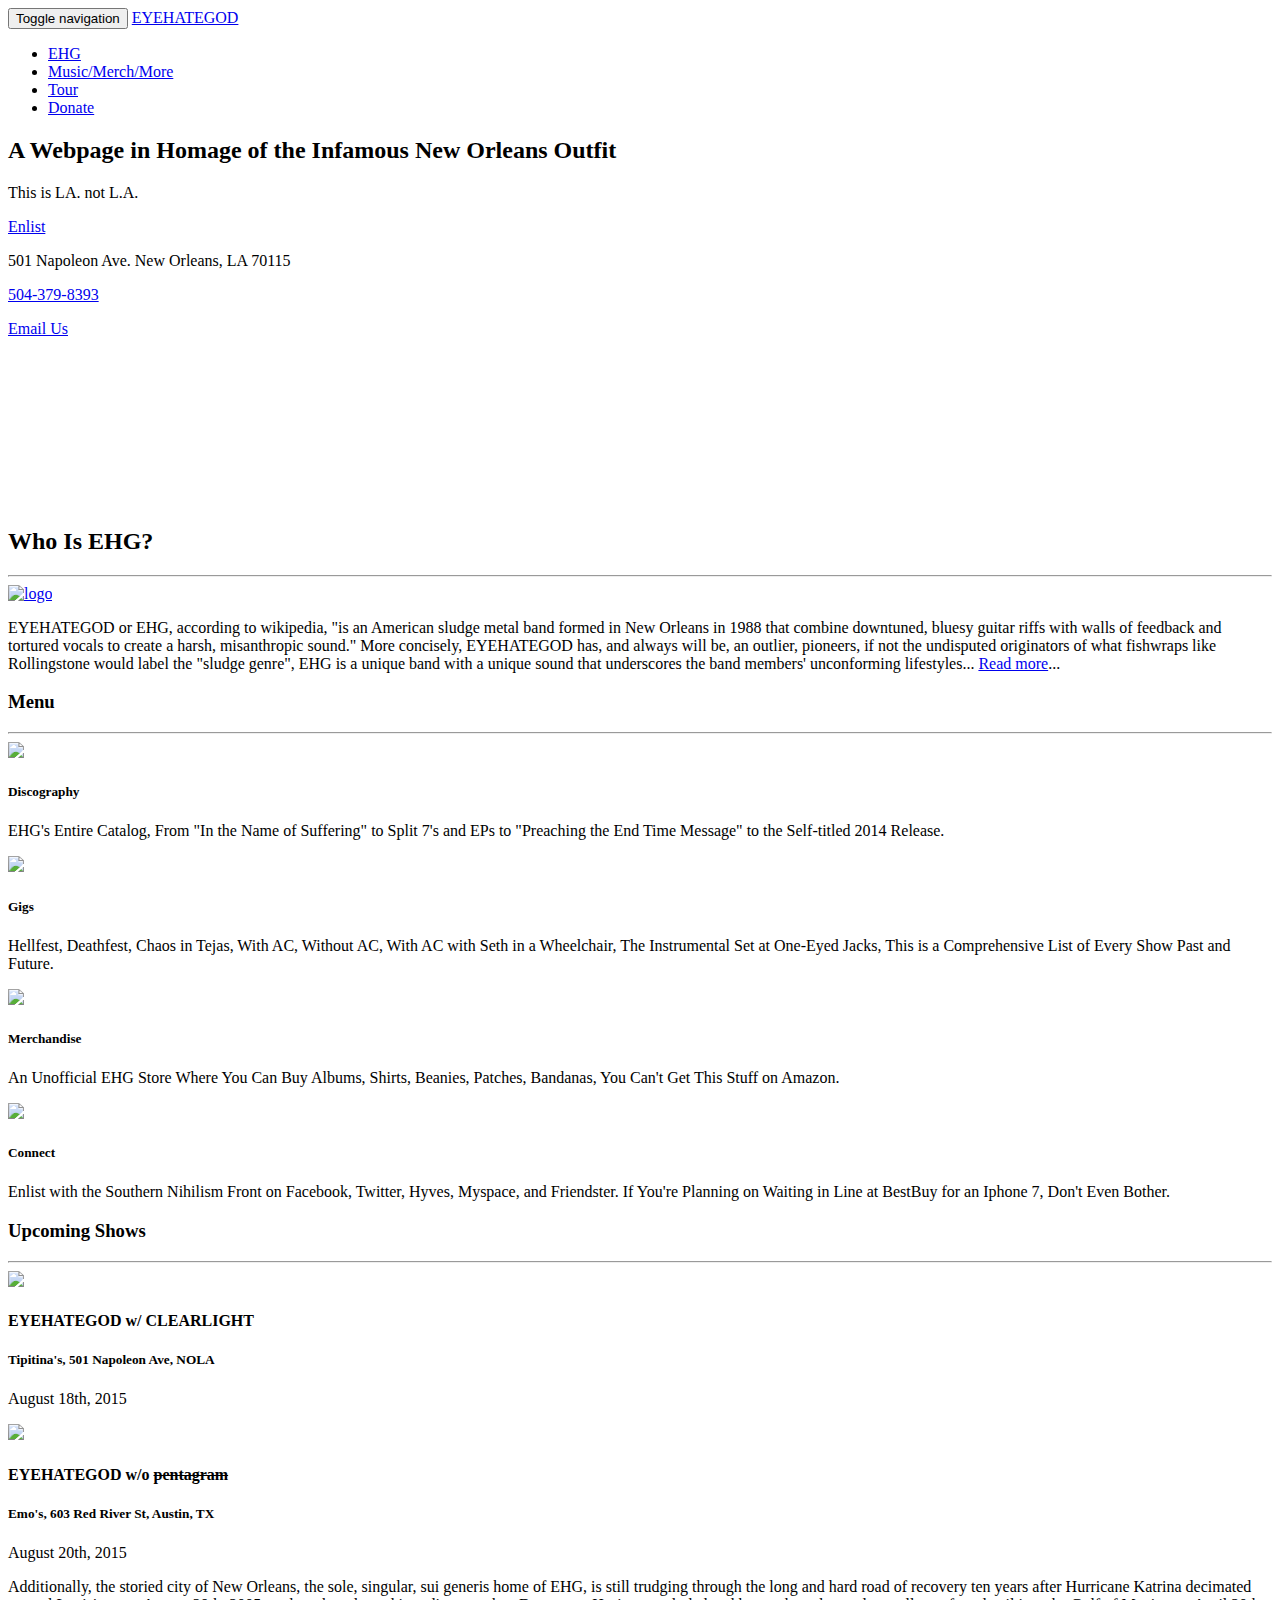
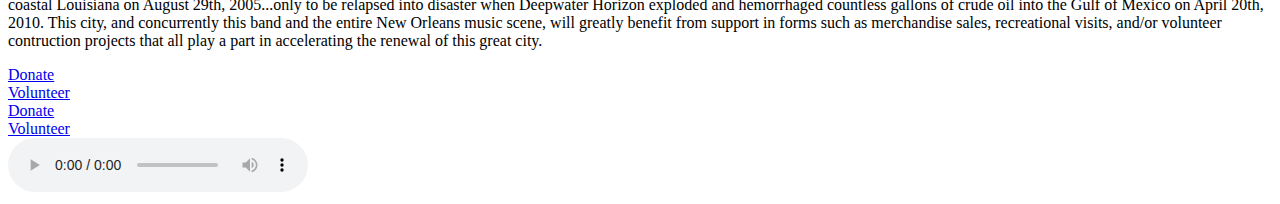
==== index.html @ d0d6190d "upload" ====
<!doctype html>

<html>

<head>
    <title>This Is LA. Not L.A.</title>
    <link rel="stylesheet" href="css/bootstrap.min.css" />
    <link rel="stylesheet" href="css/my-style.css" />
    
    <link rel="stylesheet" href="css/font-awesome.min.css"/>
</head>

<body>
    <nav class="navbar navbar-default navbar-fixed-top navmatt" role="navigation">
        <div class="container containerone">
            <div class="navbar-header">
                <button type="button" class="navbar-toggle collapsed" data-toggle="collapse" data-target="#example-navbar-collapse">
                    <span class="sr-only">Toggle navigation</span>
                    <span class="icon-bar"></span>
                    <span class="icon-bar"></span>
                    <span class="icon-bar"></span>
                </button>
                <a class="navbar-brand" href="#who-we-are">EYEHATEGOD</a>
            </div>

            <!-- Collect the nav links for toggling -->
            <div class="collapse navbar-collapse" id="example-navbar-collapse">
                <ul class="nav navbar-nav navbar-right">
                    <li>
                        <a href="#ehg">EHG</a>
                    </li>
                    <li>
                        <a href="#benefits">Music/Merch/More</a>
                    </li>
                    <li>
                        <a href="#activity">Tour</a>
                    </li>
                    
                    <li>
                        <a href="#donate">Donate</a>
                    </li>
                </ul>
            </div>
            <!-- /.navbar-collapse -->
        </div>
        <!-- /.container -->
    </nav>

    <!-- Landing -->

    <section id="who-we-are" class="container-fluid text-center">
        <div class="container">
            <div class="row">
                <div class="col-sm-12">
                    <h2 class="shadow">A Webpage in Homage of the Infamous New Orleans Outfit</h2>
                    <p class="shadow">This is LA. not L.A.</p>
                    <a href="#">Enlist</a>

                </div>
            </div>



        </div>




    </section>

    <!-- MAP only visible in xs view-->
    
    <section id="info" class="container-fluid visible-xs">
    <div class="container">
        
        <div class="row">
        <div class="col-xs-12">
            <p><i class="fa fa-map-marker"></i>
            <span>501 Napoleon Ave.</span>
            <span>New Orleans, LA 70115</span>
            </p>
            <p>
            
            <i class="fa fa-phone"></i>
                <span><a href="tel: +15043798393">504-379-8393</a></span>
            </p>
            <p>
                <span><a href="mailto:absolutebreukelen@hotmail.com">Email Us</a></span>
            
            
            </p>
            <iframe src="https://www.google.com/maps/embed?pb=!1m14!1m8!1m3!1d13832.642657158862!2d-90.1008458!3d29.9172765!3m2!1i1024!2i768!4f13.1!3m3!1m2!1s0x0%3A0xf075157d49f3c545!2sTipitina&#39;s!5e0!3m2!1sen!2sus!4v1438819507414" frameborder="0" style="border:0"></iframe>
            </div>
        
        
        </div>
        
        </div>
    </section>
    
    
    
    
    
    <!-- Who is EHG -->
    
    
    
    
    <section id="ehg" class="container-fluid sectiontwo">

        <div class="container">

            <div class="row ehgrowone">

                <div class="col-xs-12 text-center">
                    <h2>Who Is EHG?</h2>
                    <hr>
                </div>
            </div>
            <div class="row ehgrowtwo">
                <div class="col-sm-offset-0 col-sm-3 col-md-2 col-md-offset-0">
                    <a href="https://en.wikipedia.org/wiki/Eyehategod"><img class="img-responsive cruz" src="img/symbol.jpg" alt="logo"/></a>

                </div>
                <div class="col-sm-offset-0 col-sm-8 col-md-9 col-md-offset-1">
                    <p class="wiki">EYEHATEGOD or EHG, according to wikipedia, "is an American sludge metal band formed in New Orleans in 1988 that combine downtuned, bluesy guitar riffs with walls of feedback and tortured vocals to create a harsh, misanthropic sound." More concisely, EYEHATEGOD has, and always will be, an outlier, pioneers, if not the undisputed originators of what fishwraps like Rollingstone would label the "sludge genre", EHG is a unique band with a unique sound that underscores the band members' unconforming lifestyles... <a href="https://en.wikipedia.org/wiki/Eyehategod">Read more</a>...</p>
                </div>
            </div>




        </div>


    </section>

    <!-- Benefits -->

    <section id="benefits" class="container-fluid">
        <div class="container">
            <div class="row text-center">
                <h3>Menu</h3>
                <hr>
                <div class="col-md-3 col-sm-offset-1 col-sm-4 col-md-offset-0 menu">
                    <a href="http://www.eyehategod.ee"><img src="img/disco.jpg">
                    </a>
                    <h5>Discography</h5>
                    <p>EHG's Entire Catalog, From "In the Name of Suffering" to Split 7's and EPs to "Preaching the End Time Message" to the Self-titled 2014 Release.</p>


                </div>

                <div class="col-sm-offset-2 col-md-3 col-sm-4 col-md-offset-0 menu"><img src="img/gigs.jpg">
                    <h5>Gigs</h5>
                    <p>Hellfest, Deathfest, Chaos in Tejas, With AC, Without AC, With AC with Seth in a Wheelchair, The Instrumental Set at One-Eyed Jacks, This is a Comprehensive List of Every Show Past and Future.</p>

                </div>
                <div class="col-sm-offset-1 col-md-3 col-sm-4 col-md-offset-0 menu"><img src="img/preaching-the-end-time.jpg">
                    <h5>Merchandise</h5>
                    <p>An Unofficial EHG Store Where You Can Buy Albums, Shirts, Beanies, Patches, Bandanas, You Can't Get This Stuff on Amazon.</p>

                </div>
                <div class="col-sm-offset-2 col-md-3 col-sm-4 col-md-offset-0 menu"><img src="img/nihil.jpg">
                    <h5>Connect</h5>
                    <p>Enlist with the Southern Nihilism Front on Facebook, Twitter, Hyves, Myspace, and Friendster. If You're Planning on Waiting in Line at BestBuy for an Iphone 7, Don't Even Bother.</p>

                </div>





            </div>





        </div>






    </section>

    <!-- Activities -->


    <section id="activity" class="container-fluid">
        <div class="container">
            <div class="row text-center sectionfourrow">
                <h3>Upcoming Shows</h3>
                <hr class="hrfour">

                <div class="col-sm-5 col-md-5">
                    <a href="http://www.tipitinas.com"><img class="img-responsive" src="img/band2.jpg"/>
                    </a>
                    <div class="activity-info">
                        <h4>EYEHATEGOD w/ CLEARLIGHT</h4>
                        <h5>Tipitina's, 501 Napoleon Ave, NOLA</h5>
                        <p class="tableset">August 18th, 2015</p>


                    </div>
                </div>
                <div class="col-sm-offset-2 col-sm-5 col-md-5 col-md-offset-2">
                    <a href="#"><img class="img-responsive" src="img/band3.jpg"/>
                    </a>
                    <div class="activity-info">
                        <h4>EYEHATEGOD w/o <strike>pentagram</strike></h4>
                        <h5>Emo's, 603 Red River St, Austin, TX</h5>
                        <p>August 20th, 2015</p>


                    </div>


                </div>


            </div>




        </div>



    </section>

    <!-- Donate -->

    <footer id="donate" class="container-fluid">
        <div class="container">
            <div class="row text-center">
                <div class="col-md-12">
                    <p id="pnola" class="shadow">Additionally, the storied city of New Orleans, the sole, singular, sui generis home of EHG, is still trudging through the long and hard road of recovery ten years after Hurricane Katrina decimated coastal Louisiana on August 29th, 2005...only to be relapsed into disaster when Deepwater Horizon exploded and hemorrhaged countless gallons of crude oil into the Gulf of Mexico on April 20th, 2010. This city, and concurrently this band and the entire New Orleans music scene, will greatly benefit from support in forms such as merchandise sales, recreational visits, and/or volunteer contruction projects that all play a part in accelerating the renewal of this great city. </p>
                </div>

            </div>
            <div class="row bottombuttons visible-lg visible-md">
                <div class="col-md-2 col-md-offset-4 col-sm-2 col-sm-offset-4 col-xs-6">

                    <a href="#">Donate</a>
                </div>
                <div class="col-sm-2 col-offset-sm-1 col-md-2 col-md-offset-1 col-xs-6">

                    <a href="#">Volunteer</a>
                </div>


            </div>

        </div>


    </footer>
    
    <!-- extra section only visible in sm and xs -->
    
    
    <section id="extra" class="container-fluid hidden-md hidden-lg">
    <div class="container">
        
                <div class="row bottombuttons">
                <div class="col-md-2 col-md-offset-4 col-sm-2 col-sm-offset-4 col-xs-6">

                    <a href="#">Donate</a>
                </div>
                <div class="col-sm-2 col-offset-sm-1 col-md-2 col-md-offset-1 col-xs-6">

                    <a href="#">Volunteer</a>
                </div>


            </div>
        
        
        
        
        
        </div>
        
        
        
        
        
    
    
    
    
    
    </section>




<section id="audio" class="container-fluid">
    <div class="container">
    
        <div class="text-center">
        <audio controls src="audio/Serving%20Time%20In%20The%20Middle%20Of%20.m4a" type="audio/mp4"></audio>
        
        </div>
        
        
        
    
    
    </div>
    
    
    </section>



</body>
<script src="/week8/js/jquery-1.11.3.min.js"></script>
<script src="/week8/js/bootstrap.min.js"></script>

</html>
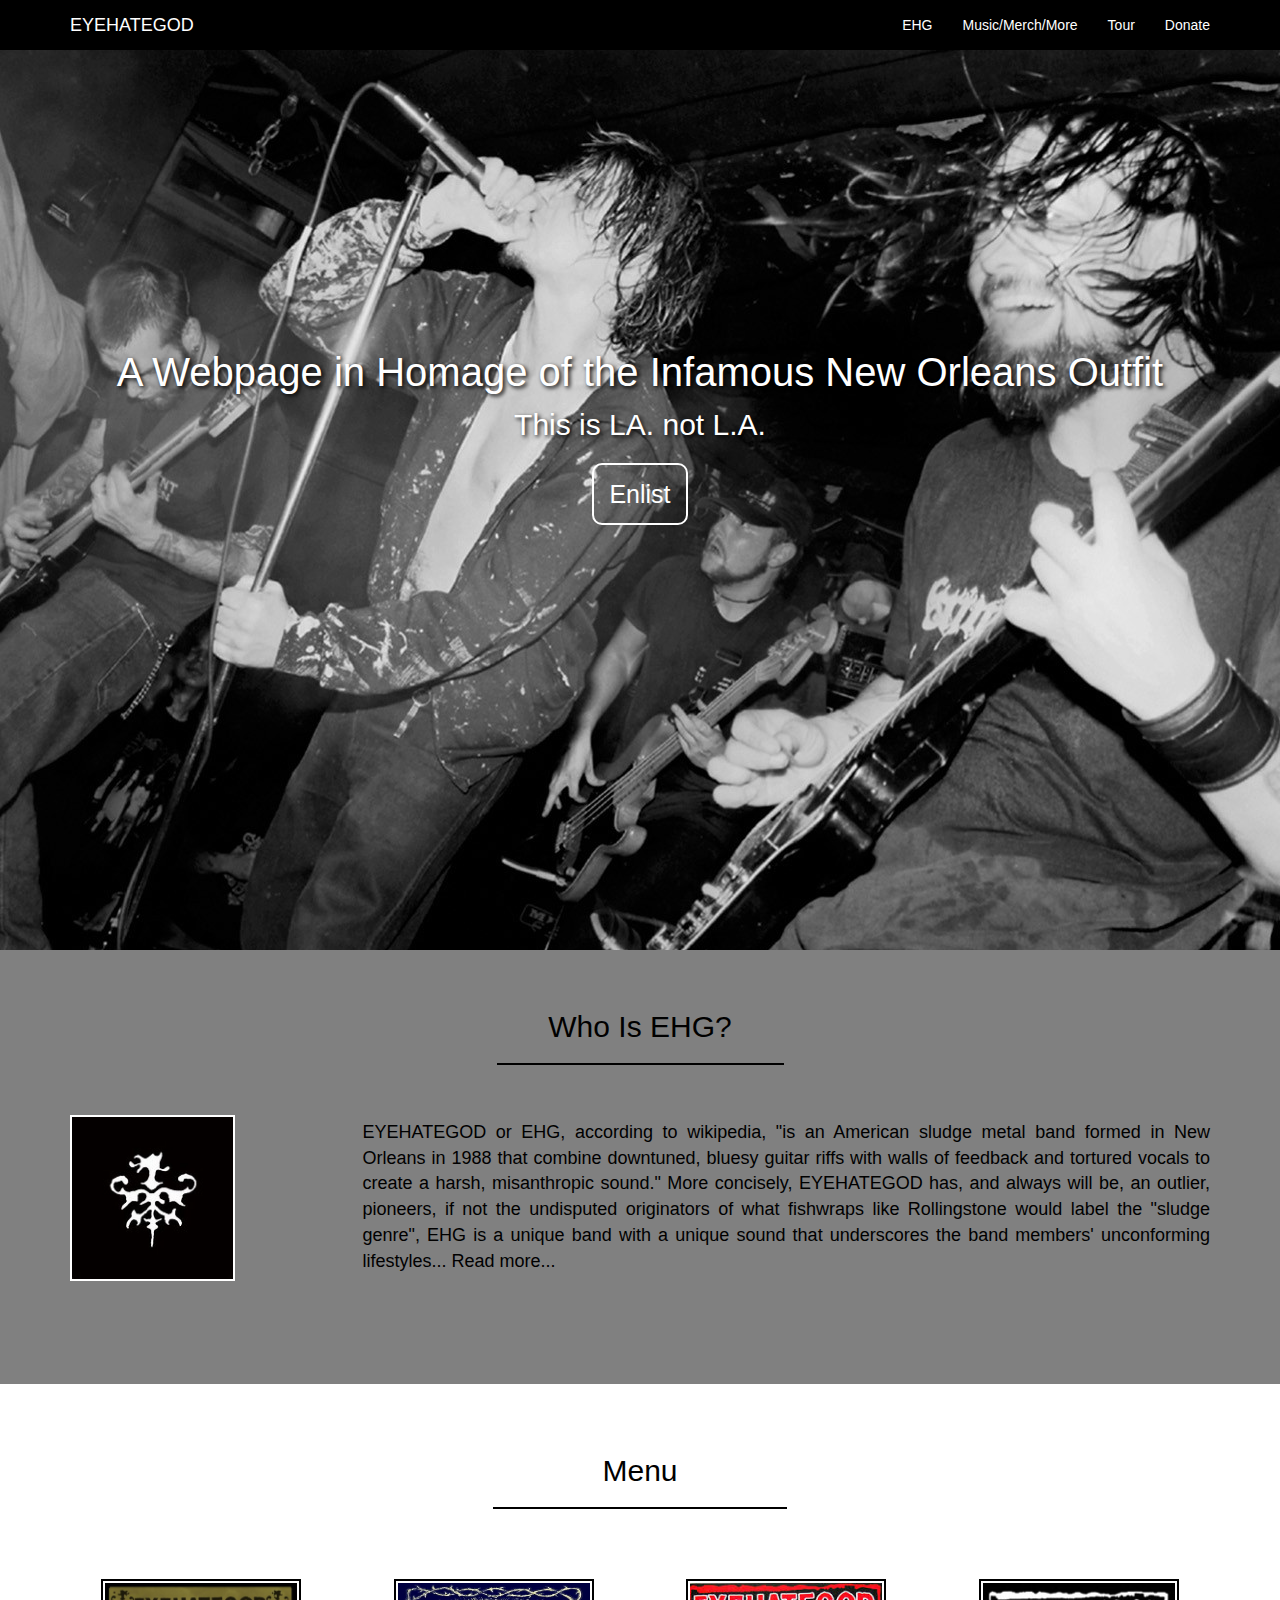
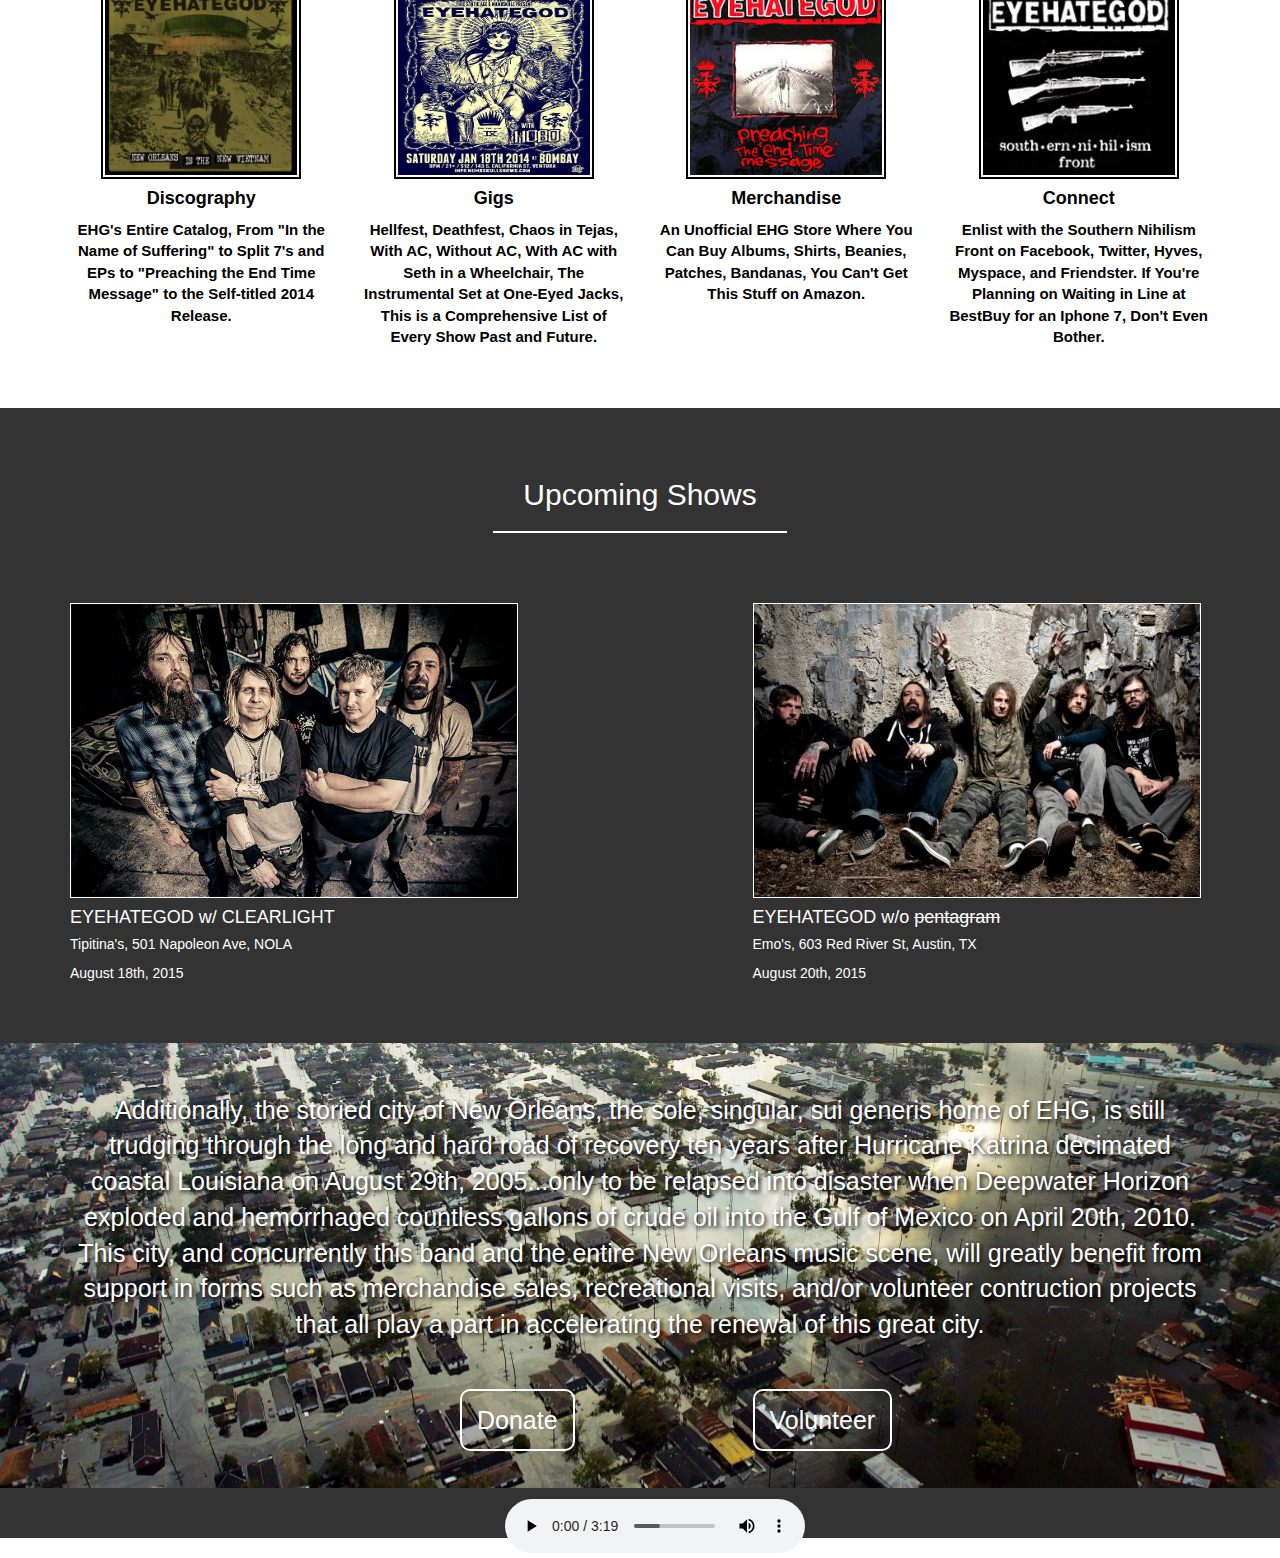
==== commit f12af384: "added everything" ====
--- a/index.html
+++ b/index.html
@@ -5,7 +5,7 @@
 <head>
     <title>This Is LA. Not L.A.</title>
     <link rel="stylesheet" href="css/bootstrap.min.css" />
-    <link rel="stylesheet" href="css/my-style.css" />
+    <link rel="stylesheet" href="css/my-style-ehg-chrome-audio.css" />
     
     <link rel="stylesheet" href="css/font-awesome.min.css"/>
 </head>
--- a/css/my-style-ehg-chrome-audio.css
+++ b/css/my-style-ehg-chrome-audio.css
@@ -0,0 +1,472 @@
+/*HTML*/
+
+html,
+body {
+    height: 100%;
+}
+/* navigation */
+
+.navmatt {
+    background-color: black;
+}
+
+.navbar-default .navbar-brand {
+    color: white;
+}
+
+.navbar-default .navbar-nav > li > a {
+    color: white;
+}
+
+/*Information */
+
+#info iframe {
+
+width: 100%;
+    height: 300px;
+
+}
+
+/*Who We Are*/
+
+#who-we-are {
+    color: white;
+    margin-top: 50px;
+    height: 100%;
+    background-image: url('../img/ehg.jpg');
+    background-repeat: no-repeat;
+}
+
+.col-sm-12 {
+    margin-top: 230px;
+}
+
+.navmatt {
+    border: none;
+}
+
+#who-we-are h2 {
+    font-size: 40px;
+}
+
+#who-we-are p {
+    font-size: 30px;
+    margin-bottom: 30px;
+}
+
+#who-we-are a {
+    border: 2px solid #fff;
+    padding: 15px;
+    font-size: 25px;
+    color: #fff;
+    border-radius: 10px;
+    text-decoration: none;
+}
+
+#who-we-are:hover a,
+#who-we-are a:hover {
+    text-decoration: none;
+    background-color: darkolivegreen;
+    border-color: black;
+    color: black;
+}
+
+.wiki {
+    text-align: justify;
+    margin-top: 5px;
+}
+
+.selections > img {
+    height: 200px;
+    width: 200px;
+}
+
+.sectiontwo {
+    background-color: grey;
+}
+
+.ehg {
+    margin: auto;
+    text-decoration-line: none;
+}
+
+p > a {
+    color: black;
+    text-decoration-line: none;
+}
+
+.menupic img {
+    height: 200px;
+    width: 200px;
+}
+
+.sectionthree div {
+    margin-top: 20px;
+}
+
+.sectionfour {
+    background-color: #333;
+}
+
+.sectionfour img {
+    height: 300px;
+    width: 500px;
+}
+
+.sectionfour h2 {
+    color: white;
+}
+
+.gigdate {
+    color: white;
+}
+
+.sectionfive {
+    color: white;
+    background-image: url('../img/katrina.jpeg');
+    background-repeat: no-repeat;
+    height: 100%;
+    width: 100%;
+}
+/* Benefits */
+
+.menu img {
+    height: 200px;
+    width: 200px;
+}
+
+section {
+    padding: 50px 0;
+}
+
+.symbol {
+    margin-top: 30px;
+}
+
+#activity img {
+    height: 295px;
+    width: 448px;
+    border: 1px solid white;
+    margin-top: 50px;
+}
+
+#activity {
+    background-color: #333;
+}
+
+#donate {
+    background-image: url(../img/katrina.jpeg);
+    background-repeat: no-repeat;
+    padding: 50px 0;
+    /* filter: brightness(85%) */
+}
+
+#activity {
+    color: white;
+}
+
+hr {
+    width: 25%;
+    border: 1px solid #000;
+}
+
+.activity-info {
+    text-align: left;
+}
+
+#donate p {
+    font-size: 30px;
+    color: #fff;
+}
+
+#donate a {
+    border: 2px solid white;
+    padding: 15px;
+    font-size: 25px;
+    color: white;
+    border-radius: 10px;
+}
+
+.wiki {
+    font-size: 18px;
+}
+
+.ehgrowtwo,
+.ehgrowone {
+    margin-top: 30px;
+}
+
+.sectiontwo {
+    padding: 10px 15px 100px 15px;
+}
+
+.menu {
+    margin-top: 50px;
+}
+
+.container-fluid h3 {
+    font-size: 30px;
+}
+
+.menu h5 {
+    font-size: 18px;
+    font-weight: 600;
+}
+
+.menu p {
+    font-size: 15px;
+    font-weight: 600;
+}
+
+.sectiontwo {
+    color: black;
+}
+
+#benefits {
+    color: black;
+}
+
+.hrfour {
+    border: 1px solid white;
+}
+
+#donate p {
+    font-size: 25px;
+}
+
+.bottombuttons {
+    margin-top: 50px;
+}
+
+.bottombuttons a:hover {}
+
+#donate:hover {}
+
+#donate:hover a {
+    text-decoration-line: none;
+    background-color: red;
+}
+
+#ehg img {
+    border: 2px solid white;
+
+}
+
+#benefits img {
+    padding: 2px;
+    border: 2px solid black;
+}
+
+/* text shadow */
+
+.shadow {
+    text-shadow: 2px 2px 4px black;
+    color: white;
+}
+
+/* audio player */
+
+#audio {
+padding: 0px;
+background-color: #333;
+
+}
+
+#audio .container {
+height: 50px;
+    width: 300px;
+
+}
+
+audio {
+margin-top: 11px;
+
+}
+
+/* media query for TABLETS */
+
+
+
+@media screen and (min-width: 641px) and (max-width: 992px) {
+    .wiki {
+        text-align: justify;
+        font-size: 14px;
+    }
+    .cruz {
+        margin-top: 7px;
+    }
+    .sectiontwo {
+        padding: 10px 15px 65px 15px;
+    }
+    #activity img {
+        height: 100%;
+        width: 100%;
+    }
+    #who-we-are a {
+        text-decoration: none;
+        background-color: darkolivegreen;
+        border-color: black;
+        color: black;
+            }
+    
+    
+    
+    #donate a {
+        text-decoration: none;
+        background-color: red;
+    
+    }
+    
+    #pnola {
+    margin-top: -20px;
+    }
+    
+    
+    #donate a {
+    color: black;
+        border-color: black;
+    
+    }
+    
+    #activity img {
+    
+    width: 100%;
+    height: 186px;
+    }
+    
+    #donate {
+    
+    padding-bottom: 25px;
+    }
+    
+    #extra a {
+    color: black;
+        border-color: black;
+    text-decoration: none;
+        background-color: red;
+    border: 2px solid black;
+    padding: 15px;
+    font-size: 25px;
+    color: white;
+    border-radius: 10px;
+    
+    
+    }
+    
+    #extra {
+    padding-top: 0px;
+        padding-bottom: 50px;
+    
+    }
+}
+
+
+/* media query for phones */
+
+@media screen and (max-width: 640px)
+{
+
+
+#donate .row:nth-child(2)
+
+{
+
+text-align: center;
+}
+
+    #ehg img {
+    
+    margin: 0 auto;
+    
+    }
+    
+    .wiki {
+    
+    margin-top: 50px;
+    }
+    
+    #who-we-are a {
+        text-decoration: none;
+        background-color: darkolivegreen;
+        border-color: black;
+        color: black;
+    }
+    
+    
+    #donate a {
+        text-decoration: none;
+        background-color: red;
+    border-color: black;
+        color: black;
+    }
+    
+    #donate #pnola {
+    
+    font-size: 22px;
+    
+    }
+    #activity img {
+    
+    margin: 0 auto;
+    
+    }
+    
+    .activity-info {
+    
+    text-align: center;
+    }
+    
+    
+    #activity hr {
+    
+    margin-bottom: 50px;
+    
+    
+    
+    }
+    
+    .tableset {
+    
+    margin-bottom: 50px;
+    }
+    
+    #pnola {
+    
+        margin-top: -35px;
+    
+    }
+    
+    #extra a {
+    color: black;
+        border-color: black;
+    text-decoration: none;
+        background-color: red;
+    border: 2px solid black;
+    padding: 15px;
+    font-size: 25px;
+    color: white;
+    border-radius: 10px;
+    
+    
+    }
+    
+    #extra {
+    padding-top: 0px;
+        padding-bottom: 50px;
+    
+    }
+    
+    .bottombuttons {
+    
+    text-align: center;
+    }
+    
+    #donate {
+    
+    padding-bottom: 10px;
+    
+    }
+}
+
+
+
